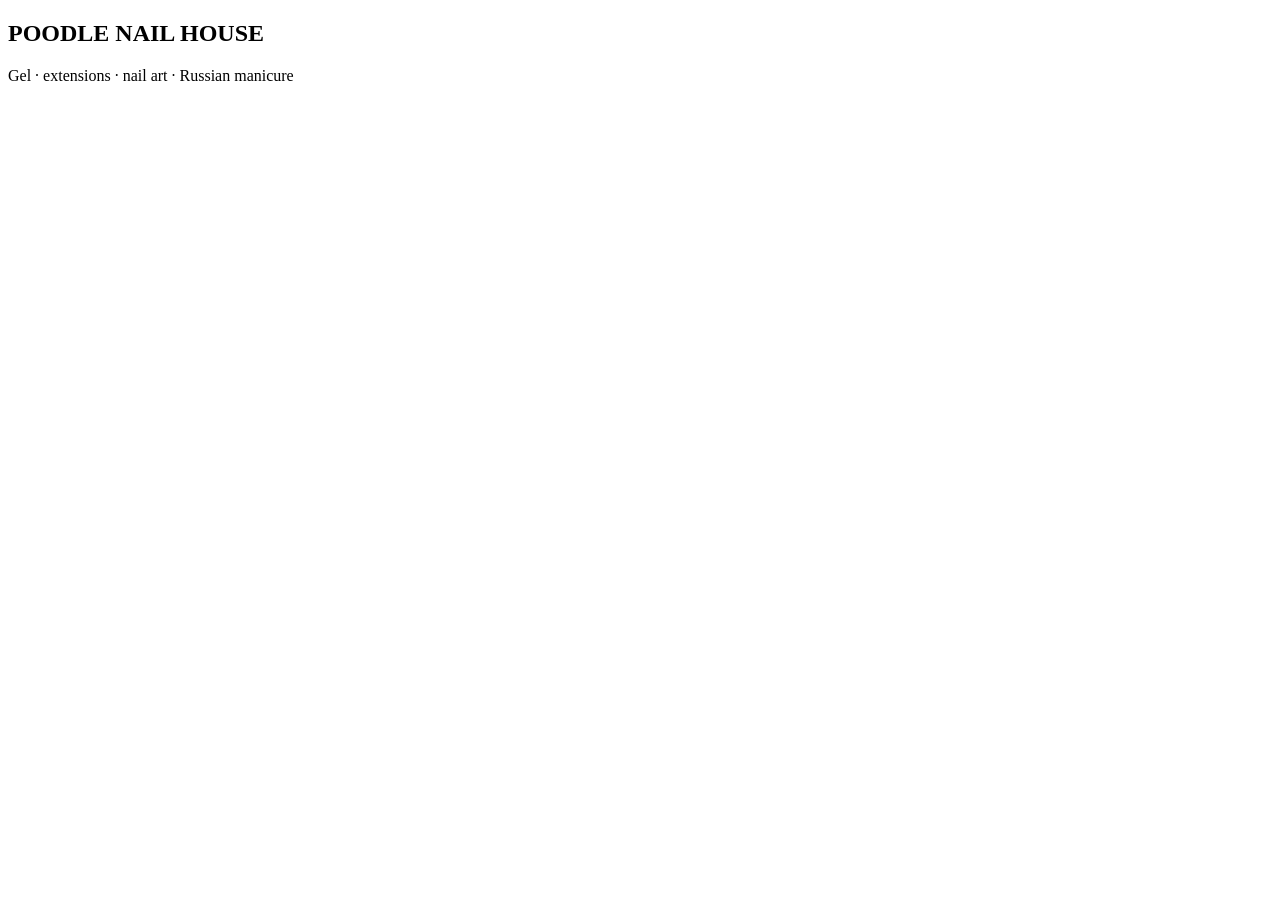
==== index.html @ 17ea82a0 "Create Poodle Nail House pitch website" ====
<!doctype html><html><head><meta charset="utf-8"><meta name="viewport" content="width=device-width,initial-scale=1"><title>Poodle Nail House — Singapore</title><link rel="stylesheet" href="pitch-v5-loader.js"></head><body><main><section class="hero"><h1>POODLE NAIL HOUSE</h1><p>Gel · extensions · nail art · Russian manicure</p></section></main><script src="pitch-v5-loader.js"></script></body></html>
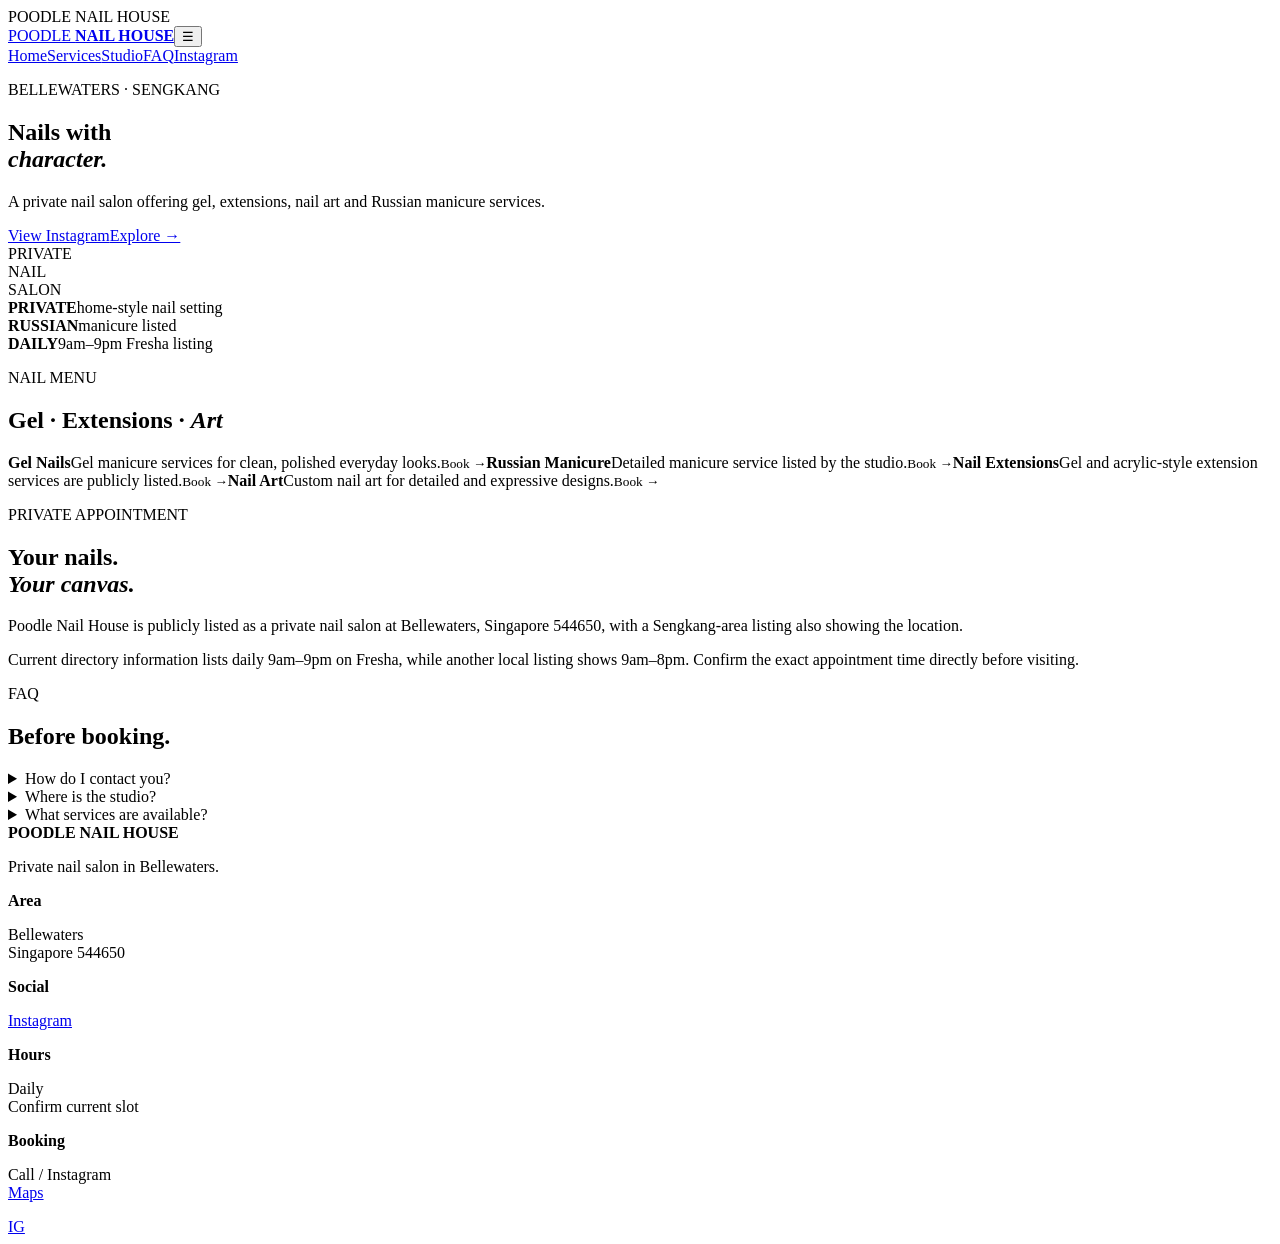
==== commit dd06b28e: "Rebuild Poodle Nail House website" ====
--- a/index.html
+++ b/index.html
@@ -1 +1 @@
-<!doctype html><html><head><meta charset="utf-8"><meta name="viewport" content="width=device-width,initial-scale=1"><title>Poodle Nail House — Singapore</title><link rel="stylesheet" href="pitch-v5-loader.js"></head><body><main><section class="hero"><h1>POODLE NAIL HOUSE</h1><p>Gel · extensions · nail art · Russian manicure</p></section></main><script src="pitch-v5-loader.js"></script></body></html>+<!doctype html><html lang="en"><head><meta charset="utf-8"><meta name="viewport" content="width=device-width,initial-scale=1"><meta name="description" content="Poodle Nail House — private nail salon in Bellewaters, Singapore."><title>Poodle Nail House | Private Nail Salon</title><link rel="stylesheet" href="https://raw.githubusercontent.com/my-business-page/Salon-1/main/premium.css"></head><body><div class="loader"><span>POODLE NAIL HOUSE</span></div><header class="site-header"><a class="brand" href="#home">POODLE <b>NAIL HOUSE</b></a><button class="menu">☰</button><nav><a href="#home">Home</a><a href="#services">Services</a><a href="#studio">Studio</a><a href="#faq">FAQ</a><a class="nav-cta" href="https://www.instagram.com/poodle.nail.house/">Instagram</a></nav></header><main id="home"><section class="hero"><div><p class="eyebrow">BELLEWATERS · SENGKANG</p><h1>Nails with<br><em>character.</em></h1><p class="lead">A private nail salon offering gel, extensions, nail art and Russian manicure services.</p><div class="actions"><a class="btn" href="https://www.instagram.com/poodle.nail.house/">View Instagram</a><a class="text-link" href="#services">Explore →</a></div></div><div class="orb"><span>PRIVATE<br>NAIL<br>SALON</span></div></section><section class="trust"><div><b>PRIVATE</b><span>home-style nail setting</span></div><div><b>RUSSIAN</b><span>manicure listed</span></div><div><b>DAILY</b><span>9am–9pm Fresha listing</span></div></section><section class="section" id="services"><p class="eyebrow">NAIL MENU</p><h2>Gel · Extensions · <em>Art</em></h2><div class="cards"><a><b>Gel Nails</b><span>Gel manicure services for clean, polished everyday looks.</span><small>Book →</small></a><a><b>Russian Manicure</b><span>Detailed manicure service listed by the studio.</span><small>Book →</small></a><a><b>Nail Extensions</b><span>Gel and acrylic-style extension services are publicly listed.</span><small>Book →</small></a><a><b>Nail Art</b><span>Custom nail art for detailed and expressive designs.</span><small>Book →</small></a></div></section><section class="split" id="studio"><div><p class="eyebrow">PRIVATE APPOINTMENT</p><h2>Your nails.<br><em>Your canvas.</em></h2></div><div><p>Poodle Nail House is publicly listed as a private nail salon at Bellewaters, Singapore 544650, with a Sengkang-area listing also showing the location.</p><p>Current directory information lists daily 9am–9pm on Fresha, while another local listing shows 9am–8pm. Confirm the exact appointment time directly before visiting.</p></div></section><section class="section faq" id="faq"><p class="eyebrow">FAQ</p><h2>Before booking.</h2><details><summary>How do I contact you?</summary><p>Instagram: @poodle.nail.house. Fresha also provides a call-to-book route.</p></details><details><summary>Where is the studio?</summary><p>Bellewaters, Singapore 544650. Confirm the exact unit and access instructions after booking.</p></details><details><summary>What services are available?</summary><p>Gel, manicure, pedicure, extensions, nail art, Russian manicure and related nail services are listed publicly.</p></details></section></main><footer><div><strong>POODLE NAIL HOUSE</strong><p>Private nail salon in Bellewaters.</p></div><div><b>Area</b><p>Bellewaters<br>Singapore 544650</p></div><div><b>Social</b><p><a href="https://www.instagram.com/poodle.nail.house/">Instagram</a></p></div><div><b>Hours</b><p>Daily<br>Confirm current slot</p></div><div><b>Booking</b><p>Call / Instagram<br><a href="https://www.google.com/maps/search/?api=1&query=Bellewaters+Singapore+544650">Maps</a></p></div></footer><div class="float"><a href="https://www.instagram.com/poodle.nail.house/">IG</a></div><script src="https://raw.githubusercontent.com/my-business-page/Salon-1/main/premium.js"></script></body></html>
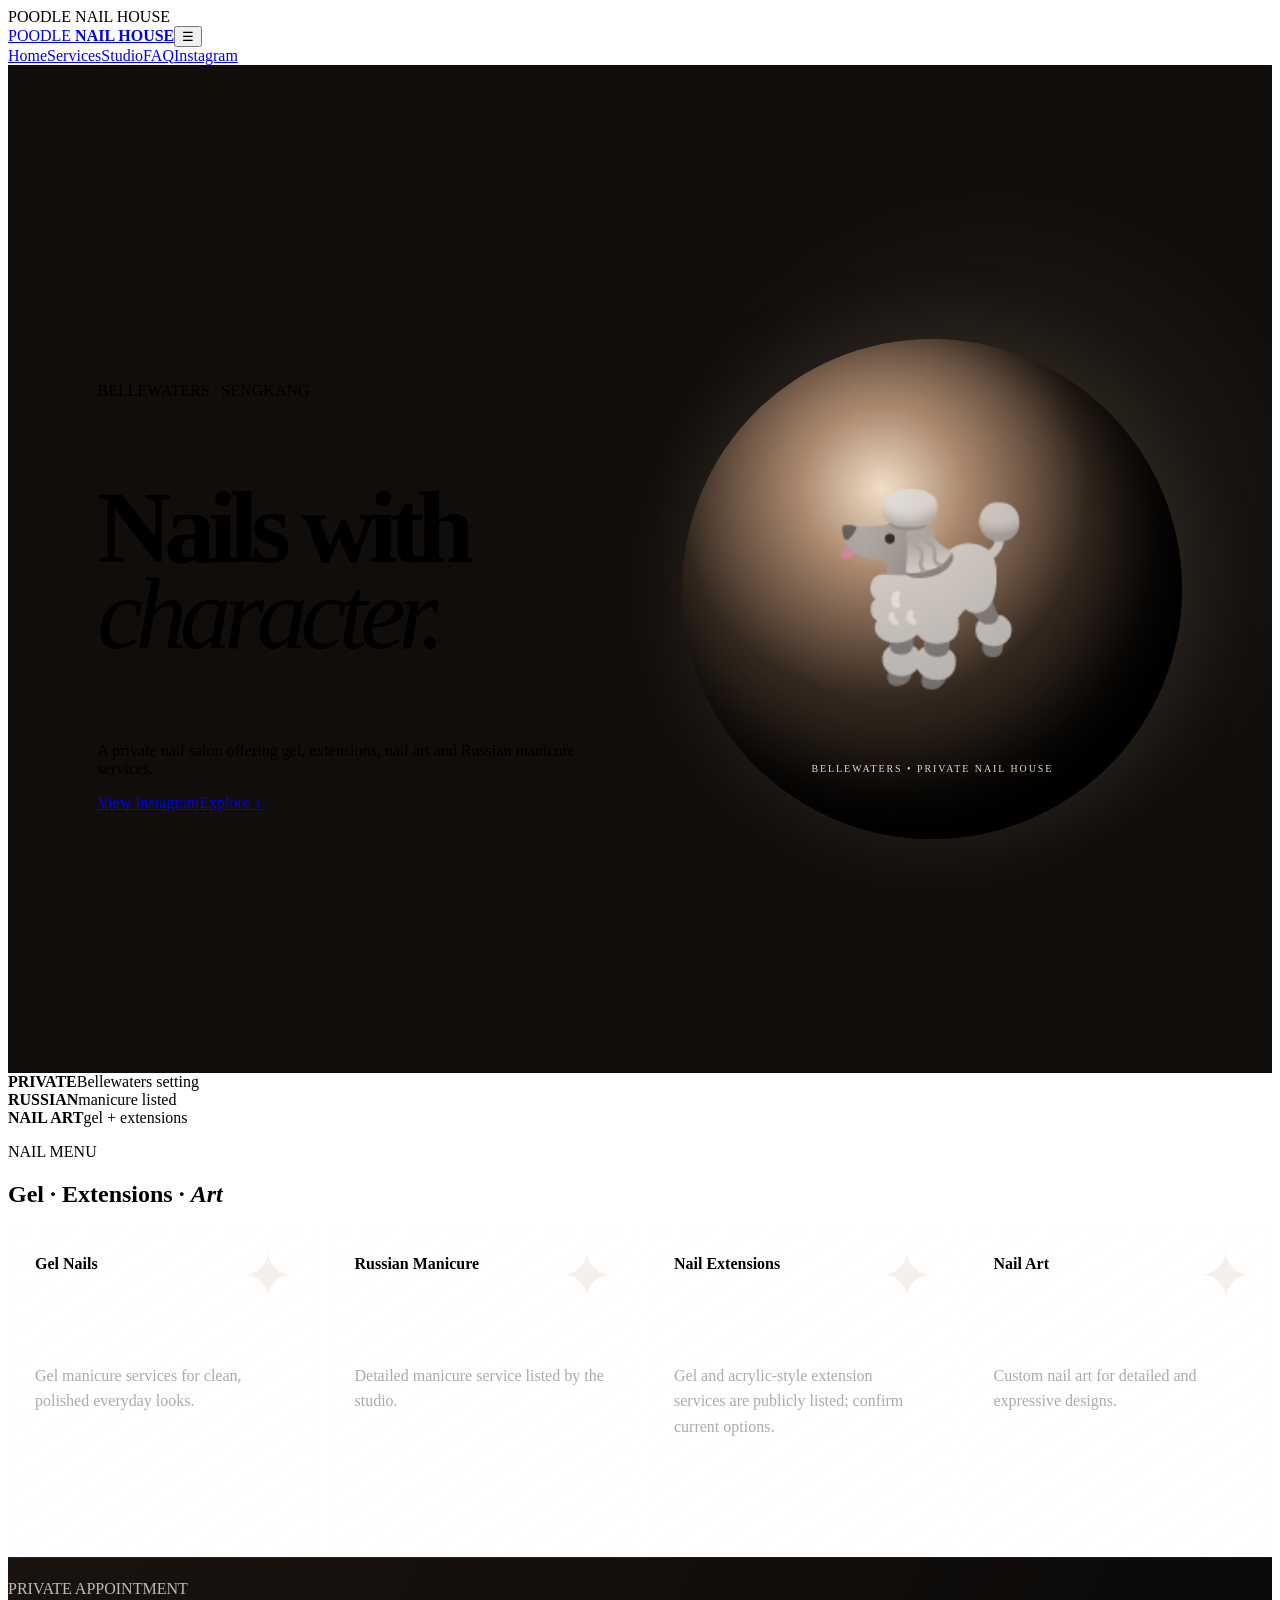
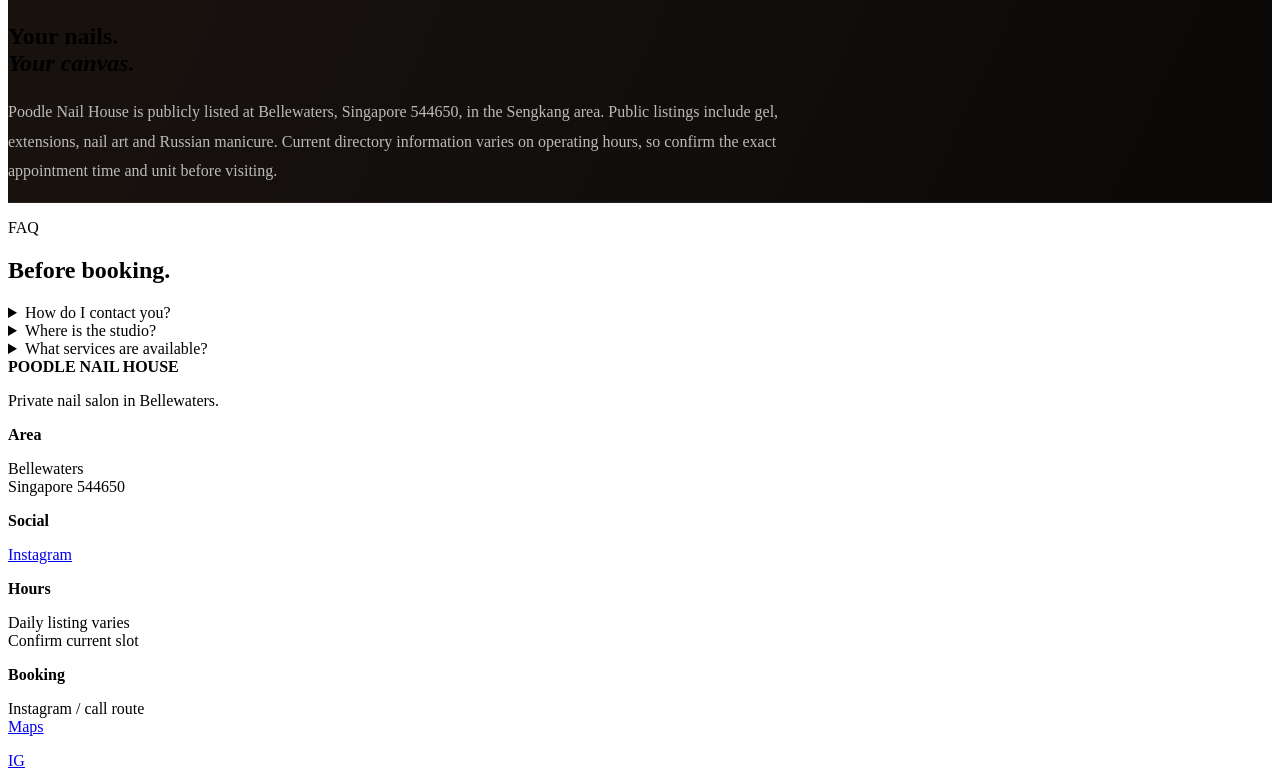
==== commit 219008bf: "Rebuild Poodle Nail House homepage with premium visual identity and scroll effects" ====
--- a/index.html
+++ b/index.html
@@ -1 +1 @@
-<!doctype html><html lang="en"><head><meta charset="utf-8"><meta name="viewport" content="width=device-width,initial-scale=1"><meta name="description" content="Poodle Nail House — private nail salon in Bellewaters, Singapore."><title>Poodle Nail House | Private Nail Salon</title><link rel="stylesheet" href="https://raw.githubusercontent.com/my-business-page/Salon-1/main/premium.css"></head><body><div class="loader"><span>POODLE NAIL HOUSE</span></div><header class="site-header"><a class="brand" href="#home">POODLE <b>NAIL HOUSE</b></a><button class="menu">☰</button><nav><a href="#home">Home</a><a href="#services">Services</a><a href="#studio">Studio</a><a href="#faq">FAQ</a><a class="nav-cta" href="https://www.instagram.com/poodle.nail.house/">Instagram</a></nav></header><main id="home"><section class="hero"><div><p class="eyebrow">BELLEWATERS · SENGKANG</p><h1>Nails with<br><em>character.</em></h1><p class="lead">A private nail salon offering gel, extensions, nail art and Russian manicure services.</p><div class="actions"><a class="btn" href="https://www.instagram.com/poodle.nail.house/">View Instagram</a><a class="text-link" href="#services">Explore →</a></div></div><div class="orb"><span>PRIVATE<br>NAIL<br>SALON</span></div></section><section class="trust"><div><b>PRIVATE</b><span>home-style nail setting</span></div><div><b>RUSSIAN</b><span>manicure listed</span></div><div><b>DAILY</b><span>9am–9pm Fresha listing</span></div></section><section class="section" id="services"><p class="eyebrow">NAIL MENU</p><h2>Gel · Extensions · <em>Art</em></h2><div class="cards"><a><b>Gel Nails</b><span>Gel manicure services for clean, polished everyday looks.</span><small>Book →</small></a><a><b>Russian Manicure</b><span>Detailed manicure service listed by the studio.</span><small>Book →</small></a><a><b>Nail Extensions</b><span>Gel and acrylic-style extension services are publicly listed.</span><small>Book →</small></a><a><b>Nail Art</b><span>Custom nail art for detailed and expressive designs.</span><small>Book →</small></a></div></section><section class="split" id="studio"><div><p class="eyebrow">PRIVATE APPOINTMENT</p><h2>Your nails.<br><em>Your canvas.</em></h2></div><div><p>Poodle Nail House is publicly listed as a private nail salon at Bellewaters, Singapore 544650, with a Sengkang-area listing also showing the location.</p><p>Current directory information lists daily 9am–9pm on Fresha, while another local listing shows 9am–8pm. Confirm the exact appointment time directly before visiting.</p></div></section><section class="section faq" id="faq"><p class="eyebrow">FAQ</p><h2>Before booking.</h2><details><summary>How do I contact you?</summary><p>Instagram: @poodle.nail.house. Fresha also provides a call-to-book route.</p></details><details><summary>Where is the studio?</summary><p>Bellewaters, Singapore 544650. Confirm the exact unit and access instructions after booking.</p></details><details><summary>What services are available?</summary><p>Gel, manicure, pedicure, extensions, nail art, Russian manicure and related nail services are listed publicly.</p></details></section></main><footer><div><strong>POODLE NAIL HOUSE</strong><p>Private nail salon in Bellewaters.</p></div><div><b>Area</b><p>Bellewaters<br>Singapore 544650</p></div><div><b>Social</b><p><a href="https://www.instagram.com/poodle.nail.house/">Instagram</a></p></div><div><b>Hours</b><p>Daily<br>Confirm current slot</p></div><div><b>Booking</b><p>Call / Instagram<br><a href="https://www.google.com/maps/search/?api=1&query=Bellewaters+Singapore+544650">Maps</a></p></div></footer><div class="float"><a href="https://www.instagram.com/poodle.nail.house/">IG</a></div><script src="https://raw.githubusercontent.com/my-business-page/Salon-1/main/premium.js"></script></body></html>+<!doctype html><html lang="en"><head><meta charset="utf-8"><meta name="viewport" content="width=device-width,initial-scale=1"><meta name="description" content="Poodle Nail House — private nail salon in Bellewaters, Singapore."><title>Poodle Nail House | Private Nail Salon</title><link rel="stylesheet" href="https://raw.githubusercontent.com/my-business-page/Salon-1/main/premium.css"><style>.hero{min-height:92vh;display:grid;grid-template-columns:1fr 1fr;align-items:center;gap:7vw;padding:110px 7vw 70px;background:radial-gradient(circle at 78% 45%,#c5a98b24,transparent 30%),#100d0b;overflow:hidden}.hero h1{font-size:clamp(3.5rem,8vw,8rem);line-height:.84;letter-spacing:-.07em}.hero h1 em{font-family:Georgia,serif;font-weight:400}.poodle{width:min(42vw,500px);aspect-ratio:1;margin:auto;border-radius:50%;background:radial-gradient(circle at 40% 30%,#f1dfc8,#a9876d 18%,#35291f 45%,#090807 72%);box-shadow:inset -40px -40px 75px #000,0 0 90px #c5a98b22;position:relative;animation:float 7s ease-in-out infinite}.poodle:before{content:"🐩";position:absolute;inset:0;display:grid;place-items:center;font-size:clamp(5rem,14vw,11rem);filter:grayscale(.3);opacity:.75}.poodle:after{content:"BELLEWATERS • PRIVATE NAIL HOUSE";position:absolute;bottom:13%;left:0;right:0;text-align:center;font-size:.62rem;letter-spacing:.2em;color:#eadac7}.grid{display:grid;grid-template-columns:repeat(4,1fr);gap:14px}.grid article{min-height:275px;padding:26px;border:1px solid #fff2;background:linear-gradient(145deg,#fff1,#fff0);position:relative;overflow:hidden;transition:.5s}.grid article:before{content:"✦";position:absolute;right:18px;top:10px;font-size:4rem;color:#c5a98b2b}.grid article:hover{transform:translateY(-9px);border-color:#c5a98b66}.grid p{color:#aaa;line-height:1.6;margin-top:90px}.feature{background:linear-gradient(115deg,#19130f,#0a0908);border-block:1px solid #fff1}.feature p{max-width:780px;color:#bbb;line-height:1.85}.reveal{opacity:0;transform:translateY(44px);transition:opacity .8s,transform .8s}.reveal.visible{opacity:1;transform:none}.reveal.exit{opacity:0;transform:translateY(-35px)}@keyframes float{50%{transform:translateY(-12px) rotate(2deg)}}@media(max-width:800px){.hero{grid-template-columns:1fr;padding:100px 22px 60px}.poodle{width:78vw}.grid{grid-template-columns:1fr 1fr}}@media(max-width:520px){.grid{grid-template-columns:1fr}.grid article{min-height:210px}}</style></head><body><div class="loader"><span>POODLE NAIL HOUSE</span></div><header class="site-header"><a class="brand" href="#home">POODLE <b>NAIL HOUSE</b></a><button class="menu">☰</button><nav><a href="#home">Home</a><a href="#services">Services</a><a href="#studio">Studio</a><a href="#faq">FAQ</a><a class="nav-cta" href="https://www.instagram.com/poodle.nail.house/">Instagram</a></nav></header><main id="home"><section class="hero"><div><p class="eyebrow">BELLEWATERS · SENGKANG</p><h1>Nails with<br><em>character.</em></h1><p class="lead">A private nail salon offering gel, extensions, nail art and Russian manicure services.</p><div class="actions"><a class="btn" href="https://www.instagram.com/poodle.nail.house/">View Instagram</a><a class="text-link" href="#services">Explore ↓</a></div></div><div class="poodle"></div></section><section class="trust"><div><b>PRIVATE</b><span>Bellewaters setting</span></div><div><b>RUSSIAN</b><span>manicure listed</span></div><div><b>NAIL ART</b><span>gel + extensions</span></div></section><section class="section" id="services"><p class="eyebrow">NAIL MENU</p><h2>Gel · Extensions · <em>Art</em></h2><div class="grid"><article><b>Gel Nails</b><p>Gel manicure services for clean, polished everyday looks.</p></article><article><b>Russian Manicure</b><p>Detailed manicure service listed by the studio.</p></article><article><b>Nail Extensions</b><p>Gel and acrylic-style extension services are publicly listed; confirm current options.</p></article><article><b>Nail Art</b><p>Custom nail art for detailed and expressive designs.</p></article></div></section><section class="section feature" id="studio"><p class="eyebrow">PRIVATE APPOINTMENT</p><h2>Your nails.<br><em>Your canvas.</em></h2><p>Poodle Nail House is publicly listed at Bellewaters, Singapore 544650, in the Sengkang area. Public listings include gel, extensions, nail art and Russian manicure. Current directory information varies on operating hours, so confirm the exact appointment time and unit before visiting.</p></section><section class="section faq" id="faq"><p class="eyebrow">FAQ</p><h2>Before booking.</h2><details><summary>How do I contact you?</summary><p>Instagram: @poodle.nail.house. Use the social booking route shown by the business.</p></details><details><summary>Where is the studio?</summary><p>Bellewaters, Singapore 544650. Confirm exact unit and access instructions after booking.</p></details><details><summary>What services are available?</summary><p>Gel, manicure, pedicure, extensions, nail art, Russian manicure and related nail services are publicly listed; confirm the current menu.</p></details></section></main><footer><div><strong>POODLE NAIL HOUSE</strong><p>Private nail salon in Bellewaters.</p></div><div><b>Area</b><p>Bellewaters<br>Singapore 544650</p></div><div><b>Social</b><p><a href="https://www.instagram.com/poodle.nail.house/">Instagram</a></p></div><div><b>Hours</b><p>Daily listing varies<br>Confirm current slot</p></div><div><b>Booking</b><p>Instagram / call route<br><a href="https://www.google.com/maps/search/?api=1&query=Bellewaters+Singapore+544650">Maps</a></p></div></footer><div class="float"><a href="https://www.instagram.com/poodle.nail.house/">IG</a></div><script src="https://raw.githubusercontent.com/my-business-page/Salon-1/main/premium.js"></script><script>document.querySelectorAll('main section,footer,.grid article,.trust').forEach((e,i)=>{e.classList.add('reveal');e.style.transitionDelay=Math.min(i*35,260)+'ms'});const io=new IntersectionObserver(es=>es.forEach(e=>{e.target.classList.toggle('visible',e.isIntersecting);e.target.classList.toggle('exit',!e.isIntersecting&&e.boundingClientRect.top<innerHeight/2)}),{threshold:.12});document.querySelectorAll('.reveal').forEach(e=>io.observe(e));</script></body></html>
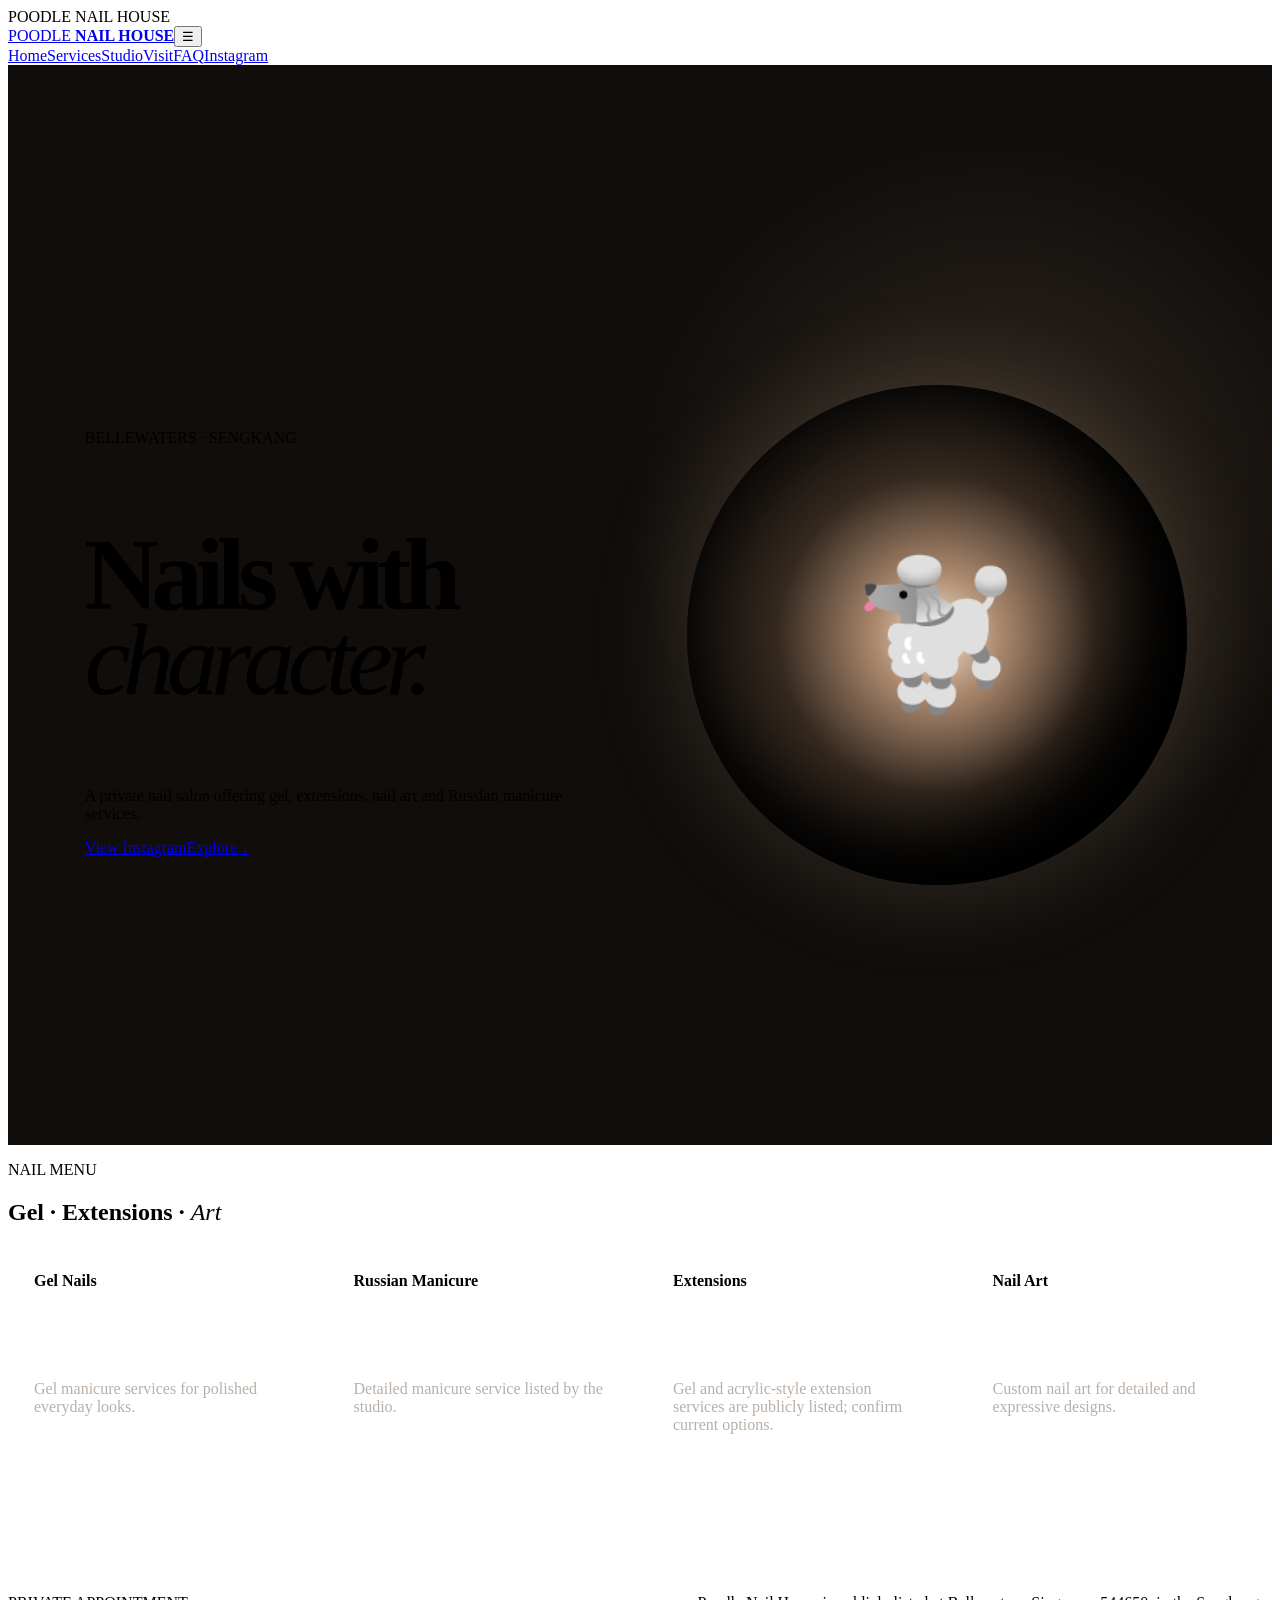
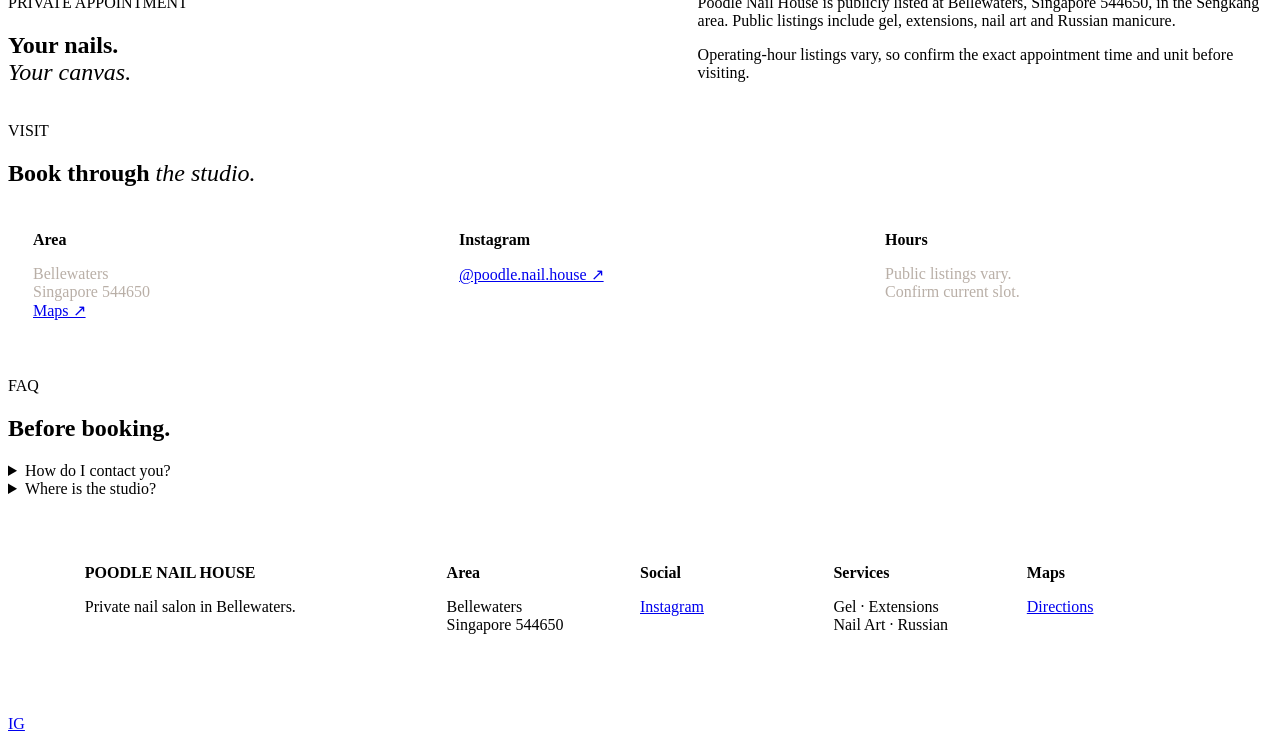
==== commit 3065e0b1: "Standalone from-scratch rebuild for Poodle Nail House" ====
--- a/index.html
+++ b/index.html
@@ -1 +1 @@
-<!doctype html><html lang="en"><head><meta charset="utf-8"><meta name="viewport" content="width=device-width,initial-scale=1"><meta name="description" content="Poodle Nail House — private nail salon in Bellewaters, Singapore."><title>Poodle Nail House | Private Nail Salon</title><link rel="stylesheet" href="https://raw.githubusercontent.com/my-business-page/Salon-1/main/premium.css"><style>.hero{min-height:92vh;display:grid;grid-template-columns:1fr 1fr;align-items:center;gap:7vw;padding:110px 7vw 70px;background:radial-gradient(circle at 78% 45%,#c5a98b24,transparent 30%),#100d0b;overflow:hidden}.hero h1{font-size:clamp(3.5rem,8vw,8rem);line-height:.84;letter-spacing:-.07em}.hero h1 em{font-family:Georgia,serif;font-weight:400}.poodle{width:min(42vw,500px);aspect-ratio:1;margin:auto;border-radius:50%;background:radial-gradient(circle at 40% 30%,#f1dfc8,#a9876d 18%,#35291f 45%,#090807 72%);box-shadow:inset -40px -40px 75px #000,0 0 90px #c5a98b22;position:relative;animation:float 7s ease-in-out infinite}.poodle:before{content:"🐩";position:absolute;inset:0;display:grid;place-items:center;font-size:clamp(5rem,14vw,11rem);filter:grayscale(.3);opacity:.75}.poodle:after{content:"BELLEWATERS • PRIVATE NAIL HOUSE";position:absolute;bottom:13%;left:0;right:0;text-align:center;font-size:.62rem;letter-spacing:.2em;color:#eadac7}.grid{display:grid;grid-template-columns:repeat(4,1fr);gap:14px}.grid article{min-height:275px;padding:26px;border:1px solid #fff2;background:linear-gradient(145deg,#fff1,#fff0);position:relative;overflow:hidden;transition:.5s}.grid article:before{content:"✦";position:absolute;right:18px;top:10px;font-size:4rem;color:#c5a98b2b}.grid article:hover{transform:translateY(-9px);border-color:#c5a98b66}.grid p{color:#aaa;line-height:1.6;margin-top:90px}.feature{background:linear-gradient(115deg,#19130f,#0a0908);border-block:1px solid #fff1}.feature p{max-width:780px;color:#bbb;line-height:1.85}.reveal{opacity:0;transform:translateY(44px);transition:opacity .8s,transform .8s}.reveal.visible{opacity:1;transform:none}.reveal.exit{opacity:0;transform:translateY(-35px)}@keyframes float{50%{transform:translateY(-12px) rotate(2deg)}}@media(max-width:800px){.hero{grid-template-columns:1fr;padding:100px 22px 60px}.poodle{width:78vw}.grid{grid-template-columns:1fr 1fr}}@media(max-width:520px){.grid{grid-template-columns:1fr}.grid article{min-height:210px}}</style></head><body><div class="loader"><span>POODLE NAIL HOUSE</span></div><header class="site-header"><a class="brand" href="#home">POODLE <b>NAIL HOUSE</b></a><button class="menu">☰</button><nav><a href="#home">Home</a><a href="#services">Services</a><a href="#studio">Studio</a><a href="#faq">FAQ</a><a class="nav-cta" href="https://www.instagram.com/poodle.nail.house/">Instagram</a></nav></header><main id="home"><section class="hero"><div><p class="eyebrow">BELLEWATERS · SENGKANG</p><h1>Nails with<br><em>character.</em></h1><p class="lead">A private nail salon offering gel, extensions, nail art and Russian manicure services.</p><div class="actions"><a class="btn" href="https://www.instagram.com/poodle.nail.house/">View Instagram</a><a class="text-link" href="#services">Explore ↓</a></div></div><div class="poodle"></div></section><section class="trust"><div><b>PRIVATE</b><span>Bellewaters setting</span></div><div><b>RUSSIAN</b><span>manicure listed</span></div><div><b>NAIL ART</b><span>gel + extensions</span></div></section><section class="section" id="services"><p class="eyebrow">NAIL MENU</p><h2>Gel · Extensions · <em>Art</em></h2><div class="grid"><article><b>Gel Nails</b><p>Gel manicure services for clean, polished everyday looks.</p></article><article><b>Russian Manicure</b><p>Detailed manicure service listed by the studio.</p></article><article><b>Nail Extensions</b><p>Gel and acrylic-style extension services are publicly listed; confirm current options.</p></article><article><b>Nail Art</b><p>Custom nail art for detailed and expressive designs.</p></article></div></section><section class="section feature" id="studio"><p class="eyebrow">PRIVATE APPOINTMENT</p><h2>Your nails.<br><em>Your canvas.</em></h2><p>Poodle Nail House is publicly listed at Bellewaters, Singapore 544650, in the Sengkang area. Public listings include gel, extensions, nail art and Russian manicure. Current directory information varies on operating hours, so confirm the exact appointment time and unit before visiting.</p></section><section class="section faq" id="faq"><p class="eyebrow">FAQ</p><h2>Before booking.</h2><details><summary>How do I contact you?</summary><p>Instagram: @poodle.nail.house. Use the social booking route shown by the business.</p></details><details><summary>Where is the studio?</summary><p>Bellewaters, Singapore 544650. Confirm exact unit and access instructions after booking.</p></details><details><summary>What services are available?</summary><p>Gel, manicure, pedicure, extensions, nail art, Russian manicure and related nail services are publicly listed; confirm the current menu.</p></details></section></main><footer><div><strong>POODLE NAIL HOUSE</strong><p>Private nail salon in Bellewaters.</p></div><div><b>Area</b><p>Bellewaters<br>Singapore 544650</p></div><div><b>Social</b><p><a href="https://www.instagram.com/poodle.nail.house/">Instagram</a></p></div><div><b>Hours</b><p>Daily listing varies<br>Confirm current slot</p></div><div><b>Booking</b><p>Instagram / call route<br><a href="https://www.google.com/maps/search/?api=1&query=Bellewaters+Singapore+544650">Maps</a></p></div></footer><div class="float"><a href="https://www.instagram.com/poodle.nail.house/">IG</a></div><script src="https://raw.githubusercontent.com/my-business-page/Salon-1/main/premium.js"></script><script>document.querySelectorAll('main section,footer,.grid article,.trust').forEach((e,i)=>{e.classList.add('reveal');e.style.transitionDelay=Math.min(i*35,260)+'ms'});const io=new IntersectionObserver(es=>es.forEach(e=>{e.target.classList.toggle('visible',e.isIntersecting);e.target.classList.toggle('exit',!e.isIntersecting&&e.boundingClientRect.top<innerHeight/2)}),{threshold:.12});document.querySelectorAll('.reveal').forEach(e=>io.observe(e));</script></body></html>+<!doctype html><html><head><meta charset="utf-8"><meta name="viewport" content="width=device-width,initial-scale=1"><title>Poodle Nail House | Bellewaters</title><link rel="stylesheet" href="https://raw.githubusercontent.com/my-business-page/Salon-1/main/premium.css"><style>:root{--a:#d3b38f}.hero{min-height:100svh;display:grid;grid-template-columns:1fr 1fr;align-items:center;gap:6vw;padding:120px 6vw 60px;background:radial-gradient(circle at 78% 40%,#d3b38f2b,transparent 31%),#100d0b}.hero h1{font-size:clamp(3.3rem,8vw,8rem);line-height:.83;letter-spacing:-.07em}.hero em,h2 em{font-family:Georgia,serif;font-weight:400}.art{width:min(42vw,500px);aspect-ratio:1;margin:auto;border-radius:50%;background:radial-gradient(circle,#f1dfc8,#a9876d 18%,#35291f 45%,#090807 72%);box-shadow:inset -45px -45px 80px #000,0 0 100px #d3b38f33;display:grid;place-items:center;animation:f 7s infinite ease-in-out}.art span{font-size:clamp(4rem,11vw,9rem)}.grid{display:grid;grid-template-columns:repeat(4,1fr);gap:14px}.card{min-height:280px;padding:25px;border:1px solid #fff2;background:#fff1;transition:.5s}.card:hover{transform:translateY(-9px);border-color:#d3b38f77}.card p{margin-top:90px;color:#b9afa7}.two{display:grid;grid-template-columns:1fr 1fr;gap:9vw}.visit{display:grid;grid-template-columns:repeat(3,1fr);gap:14px}.visit article{padding:24px;border:1px solid #fff2}.visit p{color:#b9afa7}footer{padding:65px 6vw;display:grid;grid-template-columns:2fr repeat(4,1fr);gap:25px;border-top:1px solid #fff2}.reveal{opacity:0;transform:translateY(40px);transition:.8s}.reveal.visible{opacity:1;transform:none}.reveal.exit{opacity:0;transform:translateY(-30px)}@keyframes f{50%{transform:translateY(-13px) rotate(3deg)}}@media(max-width:850px){.hero{grid-template-columns:1fr;padding:105px 22px 55px}.art{width:78vw}.grid{grid-template-columns:1fr 1fr}.two,.visit{grid-template-columns:1fr}footer{grid-template-columns:1fr 1fr;padding:55px 22px}}@media(max-width:520px){.grid{grid-template-columns:1fr}.card{min-height:220px}.card p{margin-top:55px}footer{grid-template-columns:1fr}}</style></head><body><div class="loader"><span>POODLE NAIL HOUSE</span></div><header class="site-header"><a class="brand" href="#home">POODLE <b>NAIL HOUSE</b></a><button class="menu">☰</button><nav><a href="#home">Home</a><a href="#services">Services</a><a href="#studio">Studio</a><a href="#visit">Visit</a><a href="#faq">FAQ</a><a class="nav-cta" href="https://www.instagram.com/poodle.nail.house/">Instagram</a></nav></header><main id="home"><section class="hero"><div><p class="eyebrow">BELLEWATERS · SENGKANG</p><h1>Nails with<br><em>character.</em></h1><p class="lead">A private nail salon offering gel, extensions, nail art and Russian manicure services.</p><div class="actions"><a class="btn" href="https://www.instagram.com/poodle.nail.house/">View Instagram</a><a href="#services">Explore ↓</a></div></div><div class="art"><span>🐩</span></div></section><section class="section" id="services"><p class="eyebrow">NAIL MENU</p><h2>Gel · Extensions · <em>Art</em></h2><div class="grid"><article class="card"><b>Gel Nails</b><p>Gel manicure services for polished everyday looks.</p></article><article class="card"><b>Russian Manicure</b><p>Detailed manicure service listed by the studio.</p></article><article class="card"><b>Extensions</b><p>Gel and acrylic-style extension services are publicly listed; confirm current options.</p></article><article class="card"><b>Nail Art</b><p>Custom nail art for detailed and expressive designs.</p></article></div></section><section class="section two" id="studio"><div><p class="eyebrow">PRIVATE APPOINTMENT</p><h2>Your nails.<br><em>Your canvas.</em></h2></div><div><p>Poodle Nail House is publicly listed at Bellewaters, Singapore 544650, in the Sengkang area. Public listings include gel, extensions, nail art and Russian manicure.</p><p>Operating-hour listings vary, so confirm the exact appointment time and unit before visiting.</p></div></section><section class="section" id="visit"><p class="eyebrow">VISIT</p><h2>Book through <em>the studio.</em></h2><div class="visit"><article><b>Area</b><p>Bellewaters<br>Singapore 544650<br><a href="https://www.google.com/maps/search/?api=1&query=Bellewaters+Singapore+544650">Maps ↗</a></p></article><article><b>Instagram</b><p><a href="https://www.instagram.com/poodle.nail.house/">@poodle.nail.house ↗</a></p></article><article><b>Hours</b><p>Public listings vary.<br>Confirm current slot.</p></article></div></section><section class="section" id="faq"><p class="eyebrow">FAQ</p><h2>Before booking.</h2><details><summary>How do I contact you?</summary><p>Use Instagram @poodle.nail.house and the booking route provided by the business.</p></details><details><summary>Where is the studio?</summary><p>Bellewaters, Singapore 544650. Confirm exact unit and access instructions after booking.</p></details></section></main><footer><div><strong>POODLE NAIL HOUSE</strong><p>Private nail salon in Bellewaters.</p></div><div><b>Area</b><p>Bellewaters<br>Singapore 544650</p></div><div><b>Social</b><p><a href="https://www.instagram.com/poodle.nail.house/">Instagram</a></p></div><div><b>Services</b><p>Gel · Extensions<br>Nail Art · Russian</p></div><div><b>Maps</b><p><a href="#visit">Directions</a></p></div></footer><div class="float"><a href="https://www.instagram.com/poodle.nail.house/">IG</a></div><script>const m=document.querySelector('.menu'),n=document.querySelector('nav');m.onclick=()=>n.classList.toggle('open');const e=document.querySelectorAll('.hero,.section,.card,.visit article,footer');e.forEach((x,i)=>{x.classList.add('reveal');x.style.transitionDelay=i%6*55+'ms'});const io=new IntersectionObserver(a=>a.forEach(x=>{x.target.classList.toggle('visible',x.isIntersecting);x.target.classList.toggle('exit',!x.isIntersecting&&x.boundingClientRect.top<0)}),{threshold:.1,rootMargin:'-7% 0px -7% 0px'});e.forEach(x=>io.observe(x));</script></body></html>
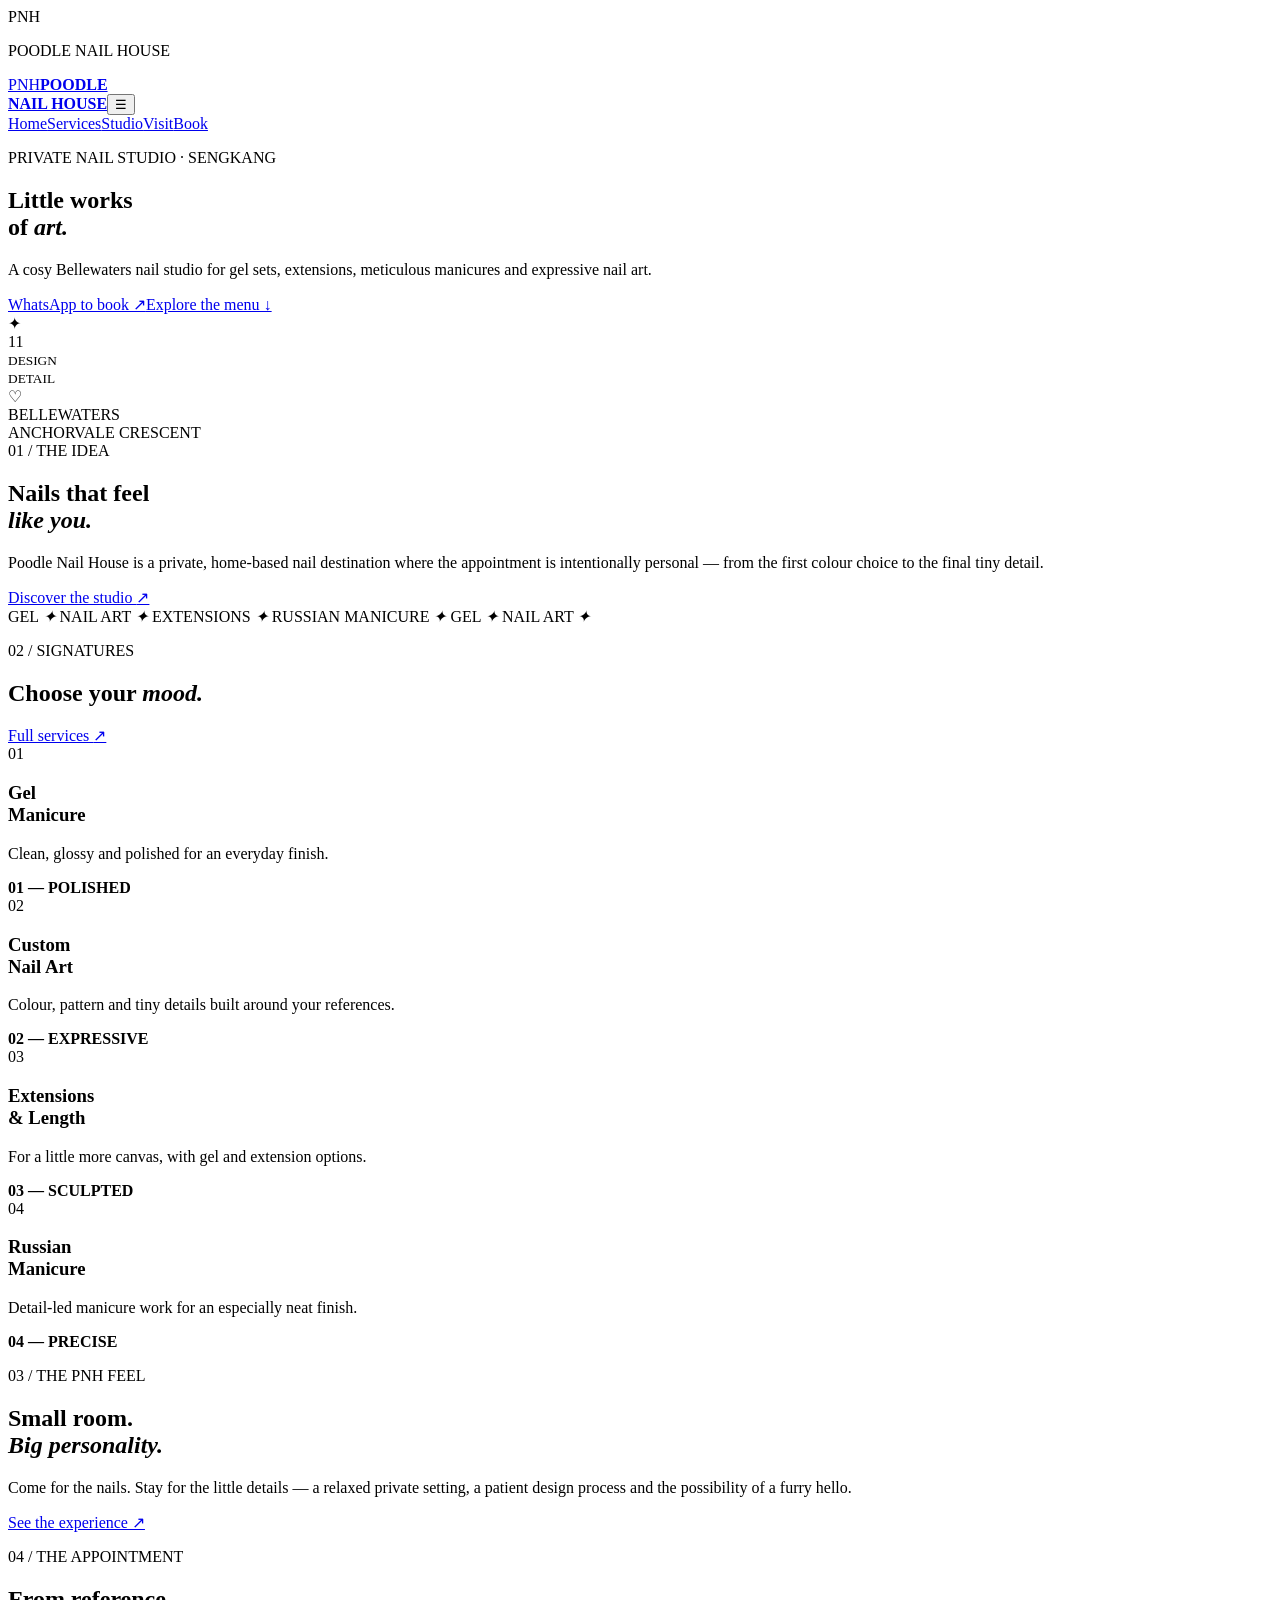
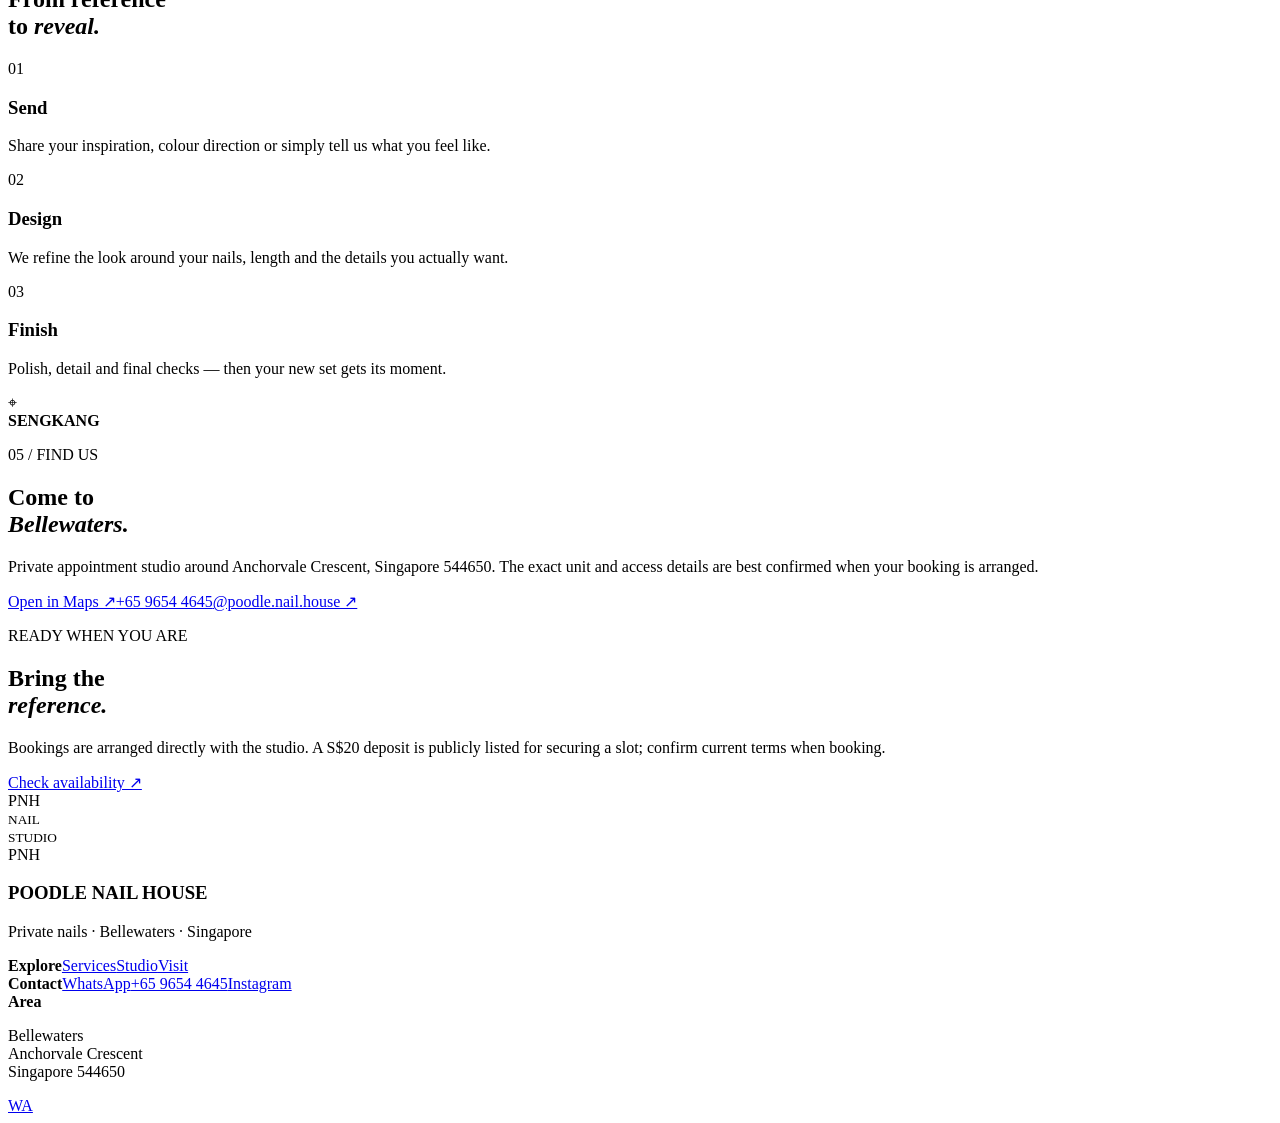
==== commit e8a5bb61: "Rebuild Poodle Nail House website from scratch" ====
--- a/index.html
+++ b/index.html
@@ -1 +1,30 @@
-<!doctype html><html><head><meta charset="utf-8"><meta name="viewport" content="width=device-width,initial-scale=1"><title>Poodle Nail House | Bellewaters</title><link rel="stylesheet" href="https://raw.githubusercontent.com/my-business-page/Salon-1/main/premium.css"><style>:root{--a:#d3b38f}.hero{min-height:100svh;display:grid;grid-template-columns:1fr 1fr;align-items:center;gap:6vw;padding:120px 6vw 60px;background:radial-gradient(circle at 78% 40%,#d3b38f2b,transparent 31%),#100d0b}.hero h1{font-size:clamp(3.3rem,8vw,8rem);line-height:.83;letter-spacing:-.07em}.hero em,h2 em{font-family:Georgia,serif;font-weight:400}.art{width:min(42vw,500px);aspect-ratio:1;margin:auto;border-radius:50%;background:radial-gradient(circle,#f1dfc8,#a9876d 18%,#35291f 45%,#090807 72%);box-shadow:inset -45px -45px 80px #000,0 0 100px #d3b38f33;display:grid;place-items:center;animation:f 7s infinite ease-in-out}.art span{font-size:clamp(4rem,11vw,9rem)}.grid{display:grid;grid-template-columns:repeat(4,1fr);gap:14px}.card{min-height:280px;padding:25px;border:1px solid #fff2;background:#fff1;transition:.5s}.card:hover{transform:translateY(-9px);border-color:#d3b38f77}.card p{margin-top:90px;color:#b9afa7}.two{display:grid;grid-template-columns:1fr 1fr;gap:9vw}.visit{display:grid;grid-template-columns:repeat(3,1fr);gap:14px}.visit article{padding:24px;border:1px solid #fff2}.visit p{color:#b9afa7}footer{padding:65px 6vw;display:grid;grid-template-columns:2fr repeat(4,1fr);gap:25px;border-top:1px solid #fff2}.reveal{opacity:0;transform:translateY(40px);transition:.8s}.reveal.visible{opacity:1;transform:none}.reveal.exit{opacity:0;transform:translateY(-30px)}@keyframes f{50%{transform:translateY(-13px) rotate(3deg)}}@media(max-width:850px){.hero{grid-template-columns:1fr;padding:105px 22px 55px}.art{width:78vw}.grid{grid-template-columns:1fr 1fr}.two,.visit{grid-template-columns:1fr}footer{grid-template-columns:1fr 1fr;padding:55px 22px}}@media(max-width:520px){.grid{grid-template-columns:1fr}.card{min-height:220px}.card p{margin-top:55px}footer{grid-template-columns:1fr}}</style></head><body><div class="loader"><span>POODLE NAIL HOUSE</span></div><header class="site-header"><a class="brand" href="#home">POODLE <b>NAIL HOUSE</b></a><button class="menu">☰</button><nav><a href="#home">Home</a><a href="#services">Services</a><a href="#studio">Studio</a><a href="#visit">Visit</a><a href="#faq">FAQ</a><a class="nav-cta" href="https://www.instagram.com/poodle.nail.house/">Instagram</a></nav></header><main id="home"><section class="hero"><div><p class="eyebrow">BELLEWATERS · SENGKANG</p><h1>Nails with<br><em>character.</em></h1><p class="lead">A private nail salon offering gel, extensions, nail art and Russian manicure services.</p><div class="actions"><a class="btn" href="https://www.instagram.com/poodle.nail.house/">View Instagram</a><a href="#services">Explore ↓</a></div></div><div class="art"><span>🐩</span></div></section><section class="section" id="services"><p class="eyebrow">NAIL MENU</p><h2>Gel · Extensions · <em>Art</em></h2><div class="grid"><article class="card"><b>Gel Nails</b><p>Gel manicure services for polished everyday looks.</p></article><article class="card"><b>Russian Manicure</b><p>Detailed manicure service listed by the studio.</p></article><article class="card"><b>Extensions</b><p>Gel and acrylic-style extension services are publicly listed; confirm current options.</p></article><article class="card"><b>Nail Art</b><p>Custom nail art for detailed and expressive designs.</p></article></div></section><section class="section two" id="studio"><div><p class="eyebrow">PRIVATE APPOINTMENT</p><h2>Your nails.<br><em>Your canvas.</em></h2></div><div><p>Poodle Nail House is publicly listed at Bellewaters, Singapore 544650, in the Sengkang area. Public listings include gel, extensions, nail art and Russian manicure.</p><p>Operating-hour listings vary, so confirm the exact appointment time and unit before visiting.</p></div></section><section class="section" id="visit"><p class="eyebrow">VISIT</p><h2>Book through <em>the studio.</em></h2><div class="visit"><article><b>Area</b><p>Bellewaters<br>Singapore 544650<br><a href="https://www.google.com/maps/search/?api=1&query=Bellewaters+Singapore+544650">Maps ↗</a></p></article><article><b>Instagram</b><p><a href="https://www.instagram.com/poodle.nail.house/">@poodle.nail.house ↗</a></p></article><article><b>Hours</b><p>Public listings vary.<br>Confirm current slot.</p></article></div></section><section class="section" id="faq"><p class="eyebrow">FAQ</p><h2>Before booking.</h2><details><summary>How do I contact you?</summary><p>Use Instagram @poodle.nail.house and the booking route provided by the business.</p></details><details><summary>Where is the studio?</summary><p>Bellewaters, Singapore 544650. Confirm exact unit and access instructions after booking.</p></details></section></main><footer><div><strong>POODLE NAIL HOUSE</strong><p>Private nail salon in Bellewaters.</p></div><div><b>Area</b><p>Bellewaters<br>Singapore 544650</p></div><div><b>Social</b><p><a href="https://www.instagram.com/poodle.nail.house/">Instagram</a></p></div><div><b>Services</b><p>Gel · Extensions<br>Nail Art · Russian</p></div><div><b>Maps</b><p><a href="#visit">Directions</a></p></div></footer><div class="float"><a href="https://www.instagram.com/poodle.nail.house/">IG</a></div><script>const m=document.querySelector('.menu'),n=document.querySelector('nav');m.onclick=()=>n.classList.toggle('open');const e=document.querySelectorAll('.hero,.section,.card,.visit article,footer');e.forEach((x,i)=>{x.classList.add('reveal');x.style.transitionDelay=i%6*55+'ms'});const io=new IntersectionObserver(a=>a.forEach(x=>{x.target.classList.toggle('visible',x.isIntersecting);x.target.classList.toggle('exit',!x.isIntersecting&&x.boundingClientRect.top<0)}),{threshold:.1,rootMargin:'-7% 0px -7% 0px'});e.forEach(x=>io.observe(x));</script></body></html>+<!doctype html>
+<html lang="en">
+<head>
+<meta charset="utf-8"><meta name="viewport" content="width=device-width,initial-scale=1">
+<meta name="description" content="Poodle Nail House — private nail studio in Bellewaters, Sengkang, Singapore.">
+<title>Poodle Nail House — Private Nail Studio</title>
+<link rel="stylesheet" href="style.css">
+</head>
+<body>
+<div class="loader" id="loader"><div class="loader-mark">PNH</div><p>POODLE NAIL HOUSE</p></div>
+<header class="header"><a class="logo" href="index.html"><span>PNH</span><b>POODLE<br>NAIL HOUSE</b></a><button class="menu" aria-label="Open navigation">☰</button><nav><a href="index.html">Home</a><a href="services.html">Services</a><a href="studio.html">Studio</a><a href="contact.html">Visit</a><a class="nav-btn" href="https://wa.me/6596544645?text=Hi%20Poodle%20Nail%20House%2C%20I%27d%20like%20to%20book%20an%20appointment.">Book</a></nav></header>
+<div class="progress"><i></i></div>
+<main>
+<section class="hero" id="home">
+<div class="hero-copy reveal"><p class="eyebrow">PRIVATE NAIL STUDIO · SENGKANG</p><h1>Little works<br>of <em>art.</em></h1><p class="lead">A cosy Bellewaters nail studio for gel sets, extensions, meticulous manicures and expressive nail art.</p><div class="actions"><a class="button" href="https://wa.me/6596544645?text=Hi%20Poodle%20Nail%20House%2C%20I%27d%20like%20to%20book%20an%20appointment.">WhatsApp to book ↗</a><a class="text-link" href="services.html">Explore the menu ↓</a></div></div>
+<div class="hero-art reveal"><div class="orbit orbit-a"></div><div class="orbit orbit-b"></div><div class="polish"><span>✦</span></div><div class="mini-card">11<br><small>DESIGN<br>DETAIL</small></div><div class="dog">♡</div></div>
+<div class="hero-note">BELLEWATERS<br><span>ANCHORVALE CRESCENT</span></div>
+</section>
+<section class="intro section"><div class="section-tag reveal">01 / THE IDEA</div><div class="intro-grid"><h2 class="reveal">Nails that feel<br><em>like you.</em></h2><div class="reveal"><p class="large">Poodle Nail House is a private, home-based nail destination where the appointment is intentionally personal — from the first colour choice to the final tiny detail.</p><a class="arrow-link" href="studio.html">Discover the studio <span>↗</span></a></div></div></section>
+<section class="marquee"><div>GEL <i>✦</i> NAIL ART <i>✦</i> EXTENSIONS <i>✦</i> RUSSIAN MANICURE <i>✦</i> GEL <i>✦</i> NAIL ART <i>✦</i></div></section>
+<section class="services section"><div class="section-head reveal"><div><p class="section-tag">02 / SIGNATURES</p><h2>Choose your <em>mood.</em></h2></div><a class="arrow-link" href="services.html">Full services <span>↗</span></a></div><div class="service-grid"><article class="service-card card-one reveal"><span>01</span><h3>Gel<br>Manicure</h3><p>Clean, glossy and polished for an everyday finish.</p><b>01 — POLISHED</b></article><article class="service-card card-two reveal"><span>02</span><h3>Custom<br>Nail Art</h3><p>Colour, pattern and tiny details built around your references.</p><b>02 — EXPRESSIVE</b></article><article class="service-card card-three reveal"><span>03</span><h3>Extensions<br>& Length</h3><p>For a little more canvas, with gel and extension options.</p><b>03 — SCULPTED</b></article><article class="service-card card-four reveal"><span>04</span><h3>Russian<br>Manicure</h3><p>Detail-led manicure work for an especially neat finish.</p><b>04 — PRECISE</b></article></div></section>
+<section class="statement section"><div class="statement-orb"></div><div class="statement-copy reveal"><p class="section-tag">03 / THE PNH FEEL</p><h2>Small room.<br><em>Big personality.</em></h2><p>Come for the nails. Stay for the little details — a relaxed private setting, a patient design process and the possibility of a furry hello.</p><a class="button light" href="studio.html">See the experience ↗</a></div></section>
+<section class="process section"><p class="section-tag reveal">04 / THE APPOINTMENT</p><h2 class="reveal">From reference<br>to <em>reveal.</em></h2><div class="process-grid"><article class="reveal"><span>01</span><h3>Send</h3><p>Share your inspiration, colour direction or simply tell us what you feel like.</p></article><article class="reveal"><span>02</span><h3>Design</h3><p>We refine the look around your nails, length and the details you actually want.</p></article><article class="reveal"><span>03</span><h3>Finish</h3><p>Polish, detail and final checks — then your new set gets its moment.</p></article></div></section>
+<section class="visit section"><div class="visit-art reveal"><div class="pin">⌖</div><div class="route r1"></div><div class="route r2"></div><strong>SENGKANG</strong></div><div class="visit-copy reveal"><p class="section-tag">05 / FIND US</p><h2>Come to<br><em>Bellewaters.</em></h2><p>Private appointment studio around Anchorvale Crescent, Singapore 544650. The exact unit and access details are best confirmed when your booking is arranged.</p><div class="contact-lines"><a href="https://www.google.com/maps/search/?api=1&query=Poodle%20Nail%20House%20Bellewaters%20Singapore%20544650">Open in Maps ↗</a><a href="tel:+6596544645">+65 9654 4645</a><a href="https://www.instagram.com/poodle.nail.house/">@poodle.nail.house ↗</a></div></div></section>
+<section class="booking"><div class="reveal"><p class="section-tag">READY WHEN YOU ARE</p><h2>Bring the<br><em>reference.</em></h2><p>Bookings are arranged directly with the studio. A S$20 deposit is publicly listed for securing a slot; confirm current terms when booking.</p><a class="button" href="https://wa.me/6596544645?text=Hi%20Poodle%20Nail%20House%2C%20I%27d%20like%20to%20check%20your%20next%20available%20slot.">Check availability ↗</a></div><div class="booking-mark reveal">PNH<br><small>NAIL<br>STUDIO</small></div></section>
+</main>
+<footer><div class="footer-brand"><span>PNH</span><h3>POODLE NAIL HOUSE</h3><p>Private nails · Bellewaters · Singapore</p></div><div><b>Explore</b><a href="services.html">Services</a><a href="studio.html">Studio</a><a href="contact.html">Visit</a></div><div><b>Contact</b><a href="https://wa.me/6596544645">WhatsApp</a><a href="tel:+6596544645">+65 9654 4645</a><a href="https://www.instagram.com/poodle.nail.house/">Instagram</a></div><div><b>Area</b><p>Bellewaters<br>Anchorvale Crescent<br>Singapore 544650</p></div></footer>
+<div class="float"><a href="https://wa.me/6596544645?text=Hi%20Poodle%20Nail%20House%2C%20I%27d%20like%20to%20book.">WA</a></div>
+<script src="site.js"></script>
+</body></html>
